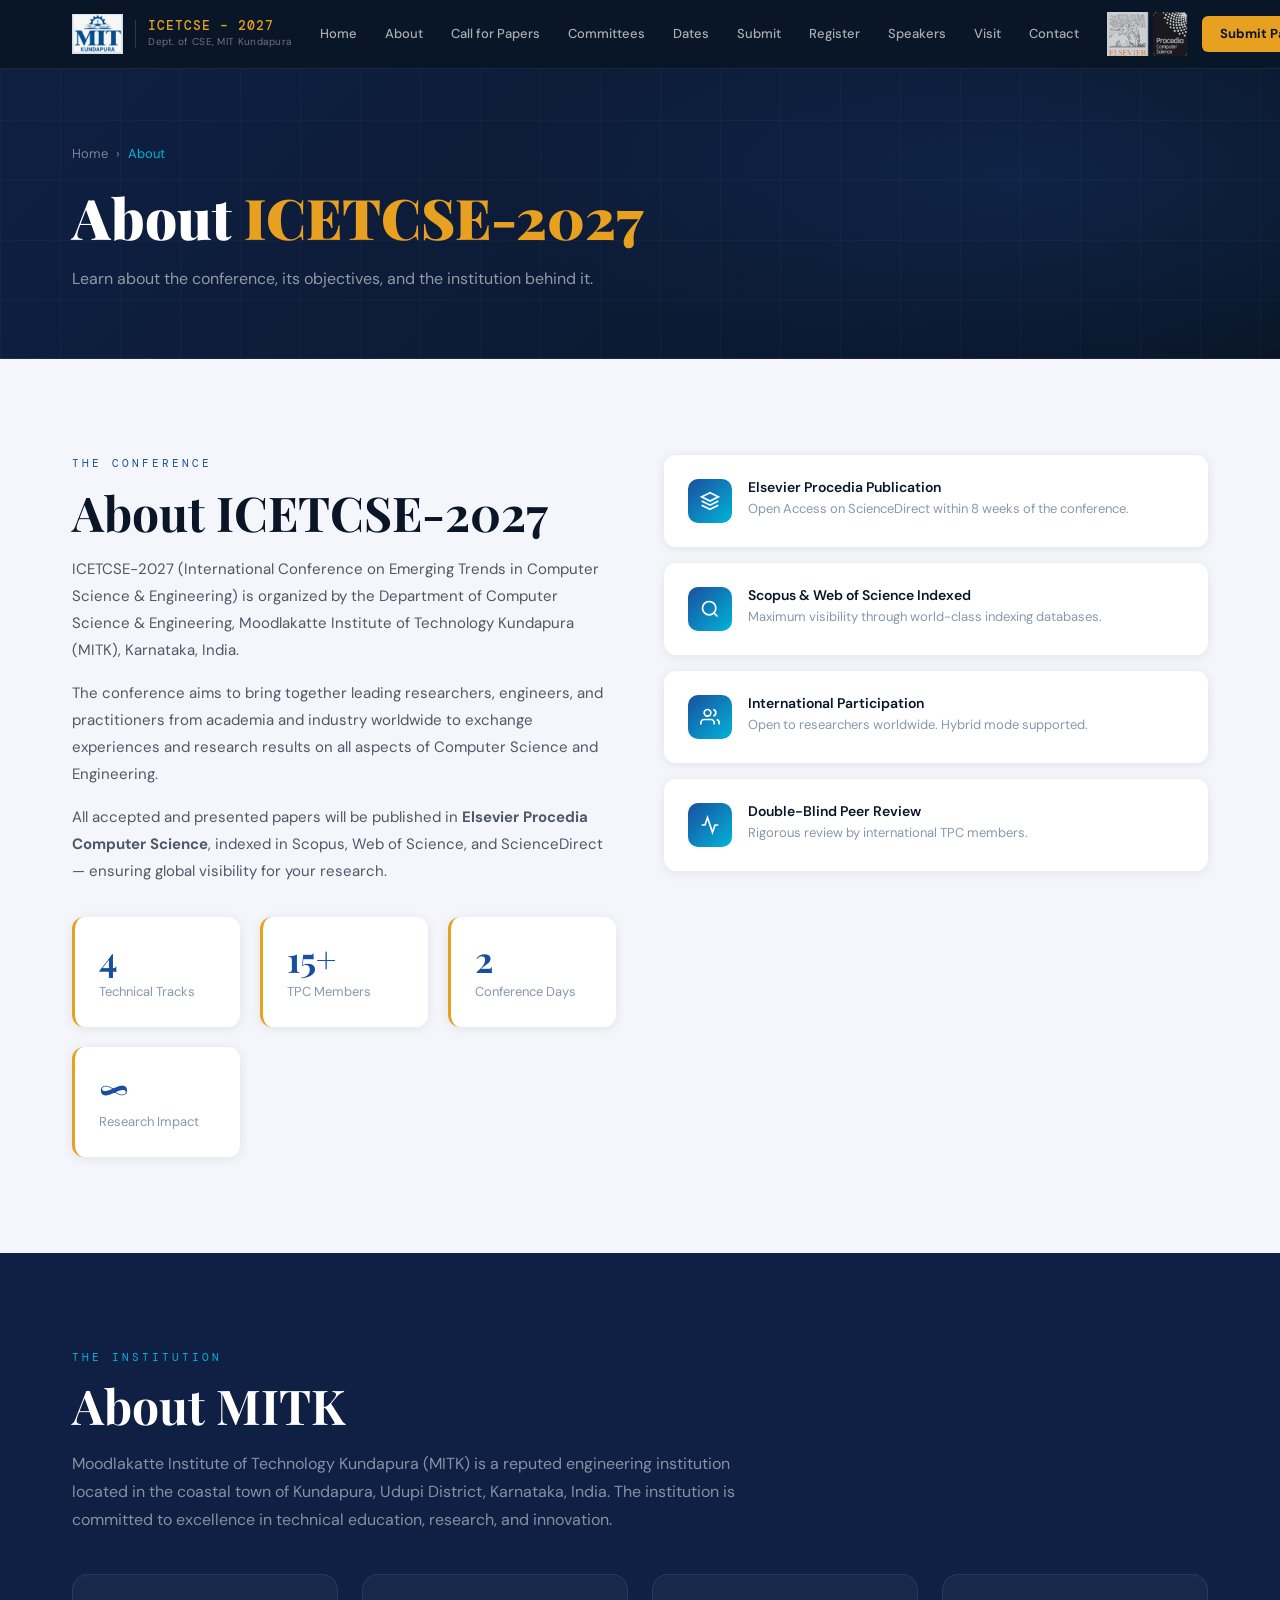
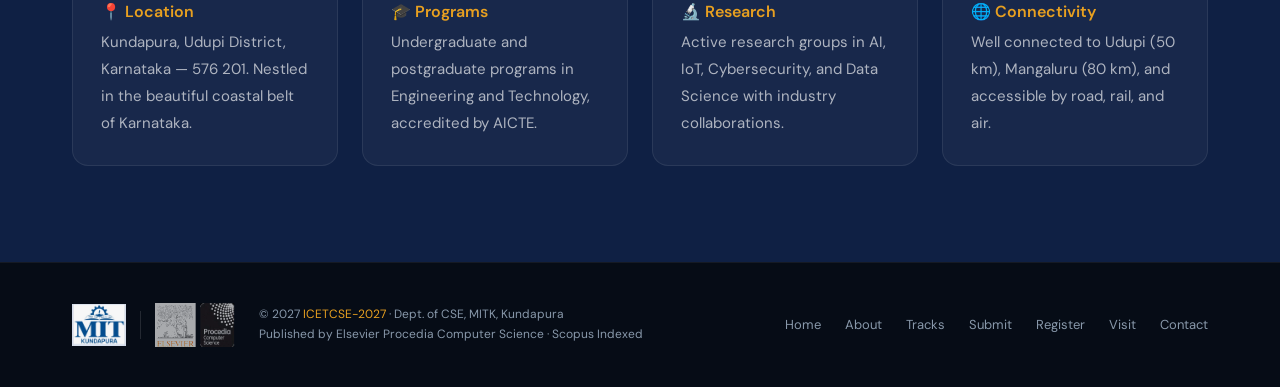
==== pages/about.html @ 9063a0dd "Upload my project" ====
<!DOCTYPE html>
<html lang="en">
<head>
  <meta charset="UTF-8"><meta name="viewport" content="width=device-width, initial-scale=1.0">
  <title>About — ICETCSE-2027</title>
  <link rel="stylesheet" href="../assets/css/style.css">
  <link rel="stylesheet" href="../assets/css/navbar.css">
  <link rel="stylesheet" href="../assets/css/components.css">
</head>
<body>
<div class="page-hero">
  <div class="page-hero-grid"></div>
  <div class="container page-hero-content">
    <div class="breadcrumb"><a href="../index.html">Home</a> › <span>About</span></div>
    <h1>About <em>ICETCSE-2027</em></h1>
    <p>Learn about the conference, its objectives, and the institution behind it.</p>
  </div>
</div>
<section style="background:var(--off);">
  <div class="container">
    <div class="reveal" style="display:grid;grid-template-columns:1fr 1fr;gap:3rem;align-items:start;">
      <div>
        <span class="section-tag" style="color:var(--blue);">The Conference</span>
        <h2 class="section-title" style="color:var(--navy);">About ICETCSE-2027</h2>
        <p style="color:rgba(10,22,40,0.7);margin-bottom:1rem;">ICETCSE-2027 (International Conference on Emerging Trends in Computer Science & Engineering) is organized by the Department of Computer Science & Engineering, Moodlakatte Institute of Technology Kundapura (MITK), Karnataka, India.</p>
        <p style="color:rgba(10,22,40,0.7);margin-bottom:1rem;">The conference aims to bring together leading researchers, engineers, and practitioners from academia and industry worldwide to exchange experiences and research results on all aspects of Computer Science and Engineering.</p>
        <p style="color:rgba(10,22,40,0.7);margin-bottom:1rem;">All accepted and presented papers will be published in <strong>Elsevier Procedia Computer Science</strong>, indexed in Scopus, Web of Science, and ScienceDirect — ensuring global visibility for your research.</p>
        <div class="stats-grid" style="margin-top:2rem;">
          <div class="stat-card"><div class="stat-num">4</div><div class="stat-label">Technical Tracks</div></div>
          <div class="stat-card"><div class="stat-num">15+</div><div class="stat-label">TPC Members</div></div>
          <div class="stat-card"><div class="stat-num">2</div><div class="stat-label">Conference Days</div></div>
          <div class="stat-card"><div class="stat-num">∞</div><div class="stat-label">Research Impact</div></div>
        </div>
      </div>
      <div style="display:flex;flex-direction:column;gap:1rem;">
        <div class="info-card"><div class="info-icon"><svg width="20" height="20" viewBox="0 0 24 24" fill="none" stroke="white" stroke-width="2"><path d="M12 2L2 7l10 5 10-5-10-5z"/><path d="M2 17l10 5 10-5"/><path d="M2 12l10 5 10-5"/></svg></div><div><h4>Elsevier Procedia Publication</h4><p>Open Access on ScienceDirect within 8 weeks of the conference.</p></div></div>
        <div class="info-card"><div class="info-icon"><svg width="20" height="20" viewBox="0 0 24 24" fill="none" stroke="white" stroke-width="2"><circle cx="11" cy="11" r="8"/><line x1="21" y1="21" x2="16.65" y2="16.65"/></svg></div><div><h4>Scopus & Web of Science Indexed</h4><p>Maximum visibility through world-class indexing databases.</p></div></div>
        <div class="info-card"><div class="info-icon"><svg width="20" height="20" viewBox="0 0 24 24" fill="none" stroke="white" stroke-width="2"><path d="M17 21v-2a4 4 0 0 0-4-4H5a4 4 0 0 0-4 4v2"/><circle cx="9" cy="7" r="4"/><path d="M23 21v-2a4 4 0 0 0-3-3.87"/><path d="M16 3.13a4 4 0 0 1 0 7.75"/></svg></div><div><h4>International Participation</h4><p>Open to researchers worldwide. Hybrid mode supported.</p></div></div>
        <div class="info-card"><div class="info-icon"><svg width="20" height="20" viewBox="0 0 24 24" fill="none" stroke="white" stroke-width="2"><polyline points="22 12 18 12 15 21 9 3 6 12 2 12"/></svg></div><div><h4>Double-Blind Peer Review</h4><p>Rigorous review by international TPC members.</p></div></div>
      </div>
    </div>
  </div>
</section>
<section style="background:var(--navy2);">
  <div class="container reveal">
    <span class="section-tag">The Institution</span>
    <h2 class="section-title">About MITK</h2>
    <p class="section-sub" style="max-width:700px;">Moodlakatte Institute of Technology Kundapura (MITK) is a reputed engineering institution located in the coastal town of Kundapura, Udupi District, Karnataka, India. The institution is committed to excellence in technical education, research, and innovation.</p>
    <div style="display:grid;grid-template-columns:repeat(auto-fit,minmax(250px,1fr));gap:1.5rem;margin-top:2.5rem;">
      <div class="card"><h4 style="color:var(--accent);margin-bottom:.5rem;">📍 Location</h4><p>Kundapura, Udupi District, Karnataka — 576 201. Nestled in the beautiful coastal belt of Karnataka.</p></div>
      <div class="card"><h4 style="color:var(--accent);margin-bottom:.5rem;">🎓 Programs</h4><p>Undergraduate and postgraduate programs in Engineering and Technology, accredited by AICTE.</p></div>
      <div class="card"><h4 style="color:var(--accent);margin-bottom:.5rem;">🔬 Research</h4><p>Active research groups in AI, IoT, Cybersecurity, and Data Science with industry collaborations.</p></div>
      <div class="card"><h4 style="color:var(--accent);margin-bottom:.5rem;">🌐 Connectivity</h4><p>Well connected to Udupi (50 km), Mangaluru (80 km), and accessible by road, rail, and air.</p></div>
    </div>
  </div>
</section>
<script src="../assets/js/navbar.js"></script>
<script src="../assets/js/main.js"></script>
</body></html>
---- assets/css/style.css ----
/* ═══════════════════════════════════════════
   ICETCSE-2026 | Global Stylesheet
   style.css — variables, reset, typography
═══════════════════════════════════════════ */

@import url('https://fonts.googleapis.com/css2?family=Playfair+Display:wght@400;700;900&family=DM+Sans:wght@300;400;500;600&family=DM+Mono:wght@400;500&display=swap');

/* ── CSS VARIABLES ── */
:root {
  --navy:        #0a1628;
  --navy2:       #0f2044;
  --navy3:       #0d1a35;
  --blue:        #1a4fa0;
  --blue-light:  #2563c4;
  --accent:      #e8a020;
  --accent2:     #f0c040;
  --teal:        #00b4d8;
  --teal-dark:   #007a94;
  --white:       #ffffff;
  --off:         #f4f6fb;
  --gray:        #8898aa;
  --light:       #e2e8f4;
  --red:         #c0392b;
  --green:       #27ae60;

  --font-display: 'Playfair Display', serif;
  --font-body:    'DM Sans', sans-serif;
  --font-mono:    'DM Mono', monospace;

  --shadow-sm:  0 2px 12px rgba(10,22,40,0.08);
  --shadow-md:  0 4px 24px rgba(10,22,40,0.12);
  --shadow-lg:  0 8px 40px rgba(10,22,40,0.18);
  --radius-sm:  6px;
  --radius-md:  12px;
  --radius-lg:  16px;
  --radius-xl:  24px;

  --transition: all 0.25s ease;
}

/* ── RESET ── */
*, *::before, *::after { margin: 0; padding: 0; box-sizing: border-box; }
html { scroll-behavior: smooth; font-size: 16px; }
body {
  font-family: var(--font-body);
  background: var(--navy);
  color: var(--white);
  overflow-x: hidden;
  line-height: 1.6;
}
img { max-width: 100%; height: auto; display: block; }
a { color: inherit; text-decoration: none; }
ul { list-style: none; }
button { cursor: pointer; font-family: inherit; border: none; background: none; }

/* ── TYPOGRAPHY ── */
h1, h2, h3, h4, h5 { font-family: var(--font-display); line-height: 1.15; }
h1 { font-size: clamp(2.4rem, 5.5vw, 4.5rem); font-weight: 900; }
h2 { font-size: clamp(1.8rem, 3.5vw, 2.8rem); font-weight: 700; }
h3 { font-size: clamp(1.2rem, 2vw, 1.5rem); font-weight: 700; }
h4 { font-size: 1rem; font-weight: 600; font-family: var(--font-body); }
p  { font-size: 15px; color: rgba(255,255,255,0.65); line-height: 1.8; }

/* ── LAYOUT ── */
.container {
  max-width: 1200px;
  margin: 0 auto;
  padding: 0 2rem;
}
section { padding: 6rem 0; }

/* ── SECTION LABELS ── */
.section-tag {
  font-family: var(--font-mono);
  font-size: 11px;
  letter-spacing: 3px;
  color: var(--teal);
  text-transform: uppercase;
  margin-bottom: 0.75rem;
  display: block;
}
.section-title {
  font-family: var(--font-display);
  font-size: clamp(2rem, 4vw, 3rem);
  font-weight: 700;
  margin-bottom: 1rem;
  color: var(--white);
}
.section-sub {
  color: rgba(255,255,255,0.5);
  font-size: 16px;
  max-width: 560px;
  line-height: 1.75;
}

/* Light section overrides */
.section-light .section-title { color: var(--navy); }
.section-light .section-tag   { color: var(--blue); }
.section-light .section-sub   { color: rgba(10,22,40,0.55); }
.section-light p               { color: rgba(10,22,40,0.7); }

/* ── BUTTONS ── */
.btn {
  display: inline-flex;
  align-items: center;
  gap: 8px;
  padding: 13px 28px;
  border-radius: var(--radius-sm);
  font-size: 14px;
  font-weight: 600;
  transition: var(--transition);
  cursor: pointer;
  border: none;
}
.btn-primary {
  background: var(--accent);
  color: var(--navy);
}
.btn-primary:hover {
  background: var(--accent2);
  transform: translateY(-2px);
  box-shadow: 0 8px 30px rgba(232,160,32,0.3);
}
.btn-outline {
  border: 1.5px solid rgba(255,255,255,0.3);
  color: var(--white);
  background: transparent;
}
.btn-outline:hover {
  border-color: var(--teal);
  color: var(--teal);
}
.btn-teal {
  background: var(--teal);
  color: var(--navy);
}
.btn-teal:hover {
  background: #00c8f0;
  transform: translateY(-2px);
}

/* ── BADGES ── */
.badge {
  display: inline-block;
  padding: 3px 12px;
  border-radius: 100px;
  font-size: 11px;
  font-weight: 600;
  letter-spacing: 0.5px;
}
.badge-blue  { background: rgba(26,79,160,0.15); color: var(--blue-light); }
.badge-gold  { background: rgba(232,160,32,0.15); color: #c88010; }
.badge-teal  { background: rgba(0,180,216,0.12);  color: var(--teal-dark); }
.badge-green { background: rgba(39,174,96,0.15);  color: var(--green); }

/* ── CARDS ── */
.card {
  background: rgba(255,255,255,0.04);
  border: 1px solid rgba(255,255,255,0.08);
  border-radius: var(--radius-lg);
  padding: 1.75rem;
  transition: var(--transition);
}
.card:hover {
  background: rgba(255,255,255,0.07);
  border-color: rgba(0,180,216,0.25);
  transform: translateY(-4px);
}
.card-light {
  background: var(--white);
  border: none;
  box-shadow: var(--shadow-sm);
  border-radius: var(--radius-md);
  padding: 1.5rem;
}

/* ── DIVIDER ── */
.divider {
  border: none;
  border-top: 1px solid rgba(255,255,255,0.07);
  margin: 3rem 0;
}
.divider-light {
  border-top: 1px solid rgba(10,22,40,0.08);
}

/* ── REVEAL ANIMATION ── */
.reveal {
  opacity: 0;
  transform: translateY(28px);
  transition: opacity 0.65s ease, transform 0.65s ease;
}
.reveal.visible {
  opacity: 1;
  transform: translateY(0);
}
.reveal-delay-1 { transition-delay: 0.1s; }
.reveal-delay-2 { transition-delay: 0.2s; }
.reveal-delay-3 { transition-delay: 0.3s; }
.reveal-delay-4 { transition-delay: 0.4s; }

/* ── PAGE HERO (inner pages) ── */
.page-hero {
  background: linear-gradient(135deg, var(--navy2) 0%, var(--navy) 100%);
  padding: 9rem 0 4rem;
  border-bottom: 1px solid rgba(255,255,255,0.06);
  position: relative;
  overflow: hidden;
}
.page-hero::before {
  content: '';
  position: absolute;
  inset: 0;
  background: radial-gradient(ellipse 60% 80% at 80% 50%, rgba(26,79,160,0.2) 0%, transparent 70%);
  pointer-events: none;
}
.page-hero-grid {
  position: absolute;
  inset: 0;
  background-image:
    linear-gradient(rgba(255,255,255,0.025) 1px, transparent 1px),
    linear-gradient(90deg, rgba(255,255,255,0.025) 1px, transparent 1px);
  background-size: 60px 60px;
  pointer-events: none;
}
.page-hero-content { position: relative; z-index: 2; }
.page-hero .breadcrumb {
  display: flex;
  align-items: center;
  gap: 8px;
  font-size: 13px;
  color: rgba(255,255,255,0.45);
  margin-bottom: 1.25rem;
}
.page-hero .breadcrumb a:hover { color: var(--teal); }
.page-hero .breadcrumb span   { color: var(--teal); }
.page-hero h1 {
  font-size: clamp(2rem, 4.5vw, 3.5rem);
  font-weight: 900;
  margin-bottom: 1rem;
}
.page-hero h1 em { color: var(--accent); font-style: normal; }
.page-hero p {
  font-size: 16px;
  color: rgba(255,255,255,0.55);
  max-width: 560px;
}

/* ── TABLE ── */
.data-table {
  width: 100%;
  border-collapse: collapse;
  background: var(--white);
  border-radius: var(--radius-md);
  overflow: hidden;
  box-shadow: var(--shadow-sm);
}
.data-table thead tr { background: var(--navy); }
.data-table th {
  padding: 14px 20px;
  text-align: left;
  font-size: 11px;
  font-weight: 600;
  color: rgba(255,255,255,0.75);
  letter-spacing: 1.5px;
  text-transform: uppercase;
}
.data-table td {
  padding: 14px 20px;
  font-size: 14px;
  color: rgba(10,22,40,0.75);
  border-bottom: 1px solid rgba(10,22,40,0.06);
}
.data-table tr:last-child td { border-bottom: none; }
.data-table tbody tr:nth-child(even) td { background: rgba(10,22,40,0.02); }
.data-table tbody tr:hover td { background: rgba(26,79,160,0.04); }

/* ── NOTICE BOX ── */
.notice {
  border-radius: var(--radius-md);
  padding: 1.25rem 1.5rem;
  font-size: 14px;
  display: flex;
  gap: 12px;
  align-items: flex-start;
  margin: 1.5rem 0;
}
.notice-info   { background: rgba(0,180,216,0.1);  border: 1px solid rgba(0,180,216,0.2);  color: #b0eaf8; }
.notice-warn   { background: rgba(232,160,32,0.1); border: 1px solid rgba(232,160,32,0.2); color: #f5d98a; }
.notice-success{ background: rgba(39,174,96,0.1);  border: 1px solid rgba(39,174,96,0.2);  color: #a8edbe; }

/* ── RESPONSIVE ── */
@media (max-width: 1024px) {
  .container { padding: 0 1.5rem; }
}
@media (max-width: 768px) {
  section { padding: 4rem 0; }
  .container { padding: 0 1.25rem; }
  h2 { font-size: 1.75rem; }
}
@media (max-width: 480px) {
  section { padding: 3rem 0; }
}
---- assets/css/navbar.css ----
/* ═══════════════════════════════════════════
   ICETCSE-2026 | Navbar Styles
   navbar.css
═══════════════════════════════════════════ */

/* ── NAVBAR ── */
#navbar {
  position: fixed;
  top: 0; left: 0;
  width: 100%;
  z-index: 1000;
  background: rgba(10,22,40,0.96);
  backdrop-filter: blur(14px);
  -webkit-backdrop-filter: blur(14px);
  border-bottom: 1px solid rgba(255,255,255,0.07);
  transition: all 0.3s ease;
}
#navbar.scrolled {
  background: rgba(10,22,40,0.99);
  box-shadow: 0 4px 30px rgba(0,0,0,0.3);
}
.nav-inner {
  max-width: 1200px;
  margin: 0 auto;
  padding: 0 2rem;
  display: flex;
  align-items: center;
  justify-content: space-between;
  height: 68px;
  gap: 1rem;
}

/* Brand */
.nav-brand {
  display: flex;
  align-items: center;
  gap: 12px;
  flex-shrink: 0;
}
.nav-mitk-logo {
  height: 40px;
  width: auto;
  object-fit: contain;
}
.nav-brand-sep {
  width: 1px;
  height: 28px;
  background: rgba(255,255,255,0.15);
}
.nav-brand-text { display: flex; flex-direction: column; }
.nav-brand-name {
  font-family: var(--font-mono);
  font-size: 13px;
  font-weight: 500;
  color: var(--accent);
  letter-spacing: 1px;
  line-height: 1.2;
}
.nav-brand-sub {
  font-size: 10px;
  color: rgba(255,255,255,0.4);
  letter-spacing: 0.3px;
}

/* Links */
.nav-links {
  display: flex;
  align-items: center;
  gap: 0.25rem;
  flex: 1;
  justify-content: center;
}
.nav-links a {
  color: rgba(255,255,255,0.65);
  font-size: 13px;
  font-weight: 500;
  padding: 6px 12px;
  border-radius: 6px;
  transition: all 0.2s ease;
  white-space: nowrap;
}
.nav-links a:hover,
.nav-links a.active {
  color: var(--accent);
  background: rgba(232,160,32,0.08);
}

/* Right side */
.nav-right {
  display: flex;
  align-items: center;
  gap: 14px;
  flex-shrink: 0;
}
.nav-elsevier-logo {
  height: 44px;
  width: auto;
  object-fit: contain;
  opacity: 0.8;
  filter: brightness(1.15);
  transition: opacity 0.2s;
}
.nav-elsevier-logo:hover { opacity: 1; }
.nav-cta {
  background: var(--accent);
  color: var(--navy) !important;
  padding: 8px 18px !important;
  border-radius: 6px !important;
  font-weight: 700 !important;
  font-size: 13px !important;
  white-space: nowrap;
}
.nav-cta:hover {
  background: var(--accent2) !important;
  color: var(--navy) !important;
}

/* Mobile hamburger */
.nav-hamburger {
  display: none;
  flex-direction: column;
  gap: 5px;
  cursor: pointer;
  padding: 6px;
}
.nav-hamburger span {
  display: block;
  width: 22px;
  height: 2px;
  background: var(--white);
  border-radius: 2px;
  transition: all 0.3s ease;
}
.nav-hamburger.open span:nth-child(1) { transform: rotate(45deg) translate(5px, 5px); }
.nav-hamburger.open span:nth-child(2) { opacity: 0; }
.nav-hamburger.open span:nth-child(3) { transform: rotate(-45deg) translate(5px, -5px); }

/* Mobile menu */
.nav-mobile {
  display: none;
  flex-direction: column;
  background: rgba(10,22,40,0.99);
  border-top: 1px solid rgba(255,255,255,0.07);
  padding: 1rem 2rem 1.5rem;
  gap: 0.25rem;
}
.nav-mobile.open { display: flex; }
.nav-mobile a {
  color: rgba(255,255,255,0.7);
  font-size: 14px;
  font-weight: 500;
  padding: 10px 0;
  border-bottom: 1px solid rgba(255,255,255,0.05);
  transition: color 0.2s;
}
.nav-mobile a:hover { color: var(--accent); }
.nav-mobile .nav-cta {
  background: var(--accent);
  color: var(--navy) !important;
  text-align: center;
  border-radius: 6px !important;
  padding: 12px !important;
  margin-top: 0.5rem;
  border-bottom: none !important;
}

/* ── RESPONSIVE ── */
@media (max-width: 1024px) {
  .nav-links { gap: 0; }
  .nav-links a { font-size: 12px; padding: 6px 8px; }
}
@media (max-width: 768px) {
  .nav-links, .nav-right { display: none; }
  .nav-hamburger { display: flex; }
  .nav-inner { height: 60px; }
}
---- assets/css/components.css ----
/* ═══════════════════════════════════════════
   ICETCSE-2026 | Components CSS
   components.css — reusable UI components
═══════════════════════════════════════════ */

/* ── COUNTDOWN BAR ── */
.countdown-bar {
  background: var(--navy2);
  border-top: 1px solid rgba(255,255,255,0.06);
  border-bottom: 1px solid rgba(255,255,255,0.06);
  padding: 2rem 0;
}
.countdown-inner {
  max-width: 1200px;
  margin: 0 auto;
  padding: 0 2rem;
  display: flex;
  align-items: center;
  justify-content: center;
  gap: 3rem;
  flex-wrap: wrap;
}
.countdown-label {
  text-align: center;
}
.countdown-label .label-text {
  font-size: 12px;
  color: var(--gray);
  letter-spacing: 2px;
  text-transform: uppercase;
  display: block;
}
.countdown-label .label-sub {
  font-size: 13px;
  color: var(--accent);
  margin-top: 4px;
  display: block;
}
.countdown-boxes {
  display: flex;
  gap: 0.75rem;
}
.cd-box {
  text-align: center;
  background: rgba(255,255,255,0.05);
  border: 1px solid rgba(255,255,255,0.08);
  border-radius: 10px;
  padding: 14px 18px;
  min-width: 76px;
}
.cd-num {
  font-family: var(--font-mono);
  font-size: 1.9rem;
  font-weight: 500;
  color: var(--accent);
  line-height: 1;
  display: block;
}
.cd-unit {
  font-size: 9px;
  color: var(--gray);
  letter-spacing: 2px;
  text-transform: uppercase;
  margin-top: 4px;
  display: block;
}

/* ── COMMITTEE TABS ── */
.tab-group {
  display: flex;
  gap: 0.5rem;
  flex-wrap: wrap;
  margin: 2rem 0 2.5rem;
}
.tab-btn {
  padding: 8px 20px;
  border-radius: 100px;
  font-size: 13px;
  font-weight: 500;
  cursor: pointer;
  border: 1px solid rgba(10,22,40,0.15);
  background: transparent;
  color: rgba(10,22,40,0.55);
  transition: all 0.2s ease;
}
.tab-btn:hover { border-color: var(--blue); color: var(--blue); }
.tab-btn.active { background: var(--blue); color: var(--white); border-color: var(--blue); }
.tab-panel { display: none; }
.tab-panel.active { display: block; }

/* ── TIMELINE (dates) ── */
.timeline {
  display: grid;
  grid-template-columns: repeat(auto-fit, minmax(210px, 1fr));
  gap: 1.5rem;
  margin-top: 3rem;
}
.timeline-card {
  background: rgba(255,255,255,0.04);
  border: 1px solid rgba(255,255,255,0.08);
  border-radius: var(--radius-md);
  padding: 1.75rem;
  position: relative;
  overflow: hidden;
  transition: var(--transition);
}
.timeline-card::before {
  content: '';
  position: absolute;
  top: 0; left: 0; right: 0;
  height: 3px;
  background: linear-gradient(90deg, var(--accent), var(--teal));
}
.timeline-card:hover {
  border-color: rgba(232,160,32,0.4);
  transform: translateY(-4px);
}
.timeline-card.highlight {
  background: linear-gradient(135deg, rgba(232,160,32,0.1), rgba(26,79,160,0.12));
  border-color: rgba(232,160,32,0.25);
}
.timeline-card .t-icon { font-size: 24px; margin-bottom: 1rem; }
.timeline-card .t-label {
  font-size: 11px;
  color: var(--gray);
  letter-spacing: 1.5px;
  text-transform: uppercase;
  margin-bottom: 0.4rem;
  display: block;
}
.timeline-card .t-date {
  font-family: var(--font-display);
  font-size: 1.3rem;
  font-weight: 700;
  color: var(--white);
  margin-bottom: 0.25rem;
  display: block;
}
.timeline-card .t-note {
  font-size: 12px;
  color: var(--teal);
}

/* ── TRACK CARDS ── */
.tracks-grid {
  display: grid;
  grid-template-columns: repeat(auto-fit, minmax(280px, 1fr));
  gap: 1.5rem;
  margin-top: 3rem;
}
.track-card {
  background: rgba(255,255,255,0.03);
  border: 1px solid rgba(255,255,255,0.07);
  border-radius: var(--radius-lg);
  padding: 2rem;
  transition: var(--transition);
}
.track-card:hover {
  background: rgba(255,255,255,0.06);
  border-color: rgba(0,180,216,0.3);
  transform: translateY(-4px);
}
.track-num {
  font-family: var(--font-mono);
  font-size: 11px;
  color: var(--teal);
  letter-spacing: 2px;
  margin-bottom: 0.75rem;
  display: block;
}
.track-card h3 {
  font-family: var(--font-display);
  font-size: 1.15rem;
  margin-bottom: 1.25rem;
}
.track-topics { display: flex; flex-direction: column; gap: 7px; }
.track-topics li {
  font-size: 13px;
  color: rgba(255,255,255,0.5);
  display: flex;
  align-items: center;
  gap: 8px;
}
.track-topics li::before {
  content: '→';
  color: var(--accent);
  font-size: 11px;
  flex-shrink: 0;
}

/* ── INFO CARD (about page) ── */
.info-card {
  background: var(--white);
  border-radius: var(--radius-md);
  padding: 1.5rem;
  box-shadow: var(--shadow-sm);
  display: flex;
  gap: 1rem;
  align-items: flex-start;
}
.info-icon {
  width: 44px;
  height: 44px;
  background: linear-gradient(135deg, var(--blue), var(--teal));
  border-radius: 10px;
  display: flex;
  align-items: center;
  justify-content: center;
  flex-shrink: 0;
}
.info-card h4 { font-size: 14px; font-weight: 600; color: var(--navy); margin-bottom: 4px; }
.info-card p  { font-size: 13px; color: var(--gray); line-height: 1.55; }

/* ── STAT CARDS ── */
.stats-grid {
  display: grid;
  grid-template-columns: repeat(auto-fit, minmax(150px, 1fr));
  gap: 1.25rem;
  margin-top: 2rem;
}
.stat-card {
  background: var(--white);
  border-radius: var(--radius-md);
  padding: 1.5rem;
  box-shadow: var(--shadow-sm);
  border-left: 3px solid var(--accent);
}
.stat-num {
  font-family: var(--font-display);
  font-size: 2.2rem;
  font-weight: 700;
  color: var(--blue);
  line-height: 1;
}
.stat-label { font-size: 13px; color: var(--gray); margin-top: 6px; }

/* ── REGISTRATION CARDS ── */
.reg-grid {
  display: grid;
  grid-template-columns: repeat(auto-fit, minmax(240px, 1fr));
  gap: 1.5rem;
  margin-top: 3rem;
}
.reg-card {
  background: rgba(255,255,255,0.04);
  border: 1px solid rgba(255,255,255,0.08);
  border-radius: var(--radius-lg);
  padding: 2rem;
  text-align: center;
  transition: var(--transition);
  position: relative;
}
.reg-card:hover { transform: translateY(-4px); }
.reg-card.featured {
  background: linear-gradient(135deg, rgba(26,79,160,0.25), rgba(0,180,216,0.12));
  border-color: rgba(0,180,216,0.35);
}
.reg-card.featured::before {
  content: 'POPULAR';
  position: absolute;
  top: -12px;
  left: 50%;
  transform: translateX(-50%);
  background: var(--teal);
  color: var(--navy);
  font-size: 10px;
  font-weight: 700;
  padding: 3px 14px;
  border-radius: 100px;
  letter-spacing: 1px;
}
.reg-category { font-size: 11px; color: var(--gray); letter-spacing: 1px; text-transform: uppercase; margin-bottom: 0.4rem; }
.reg-type     { font-size: 14px; font-weight: 600; color: var(--white); margin-bottom: 1.25rem; }
.reg-price    { font-family: var(--font-display); font-size: 2.4rem; font-weight: 700; color: var(--accent); line-height: 1; }
.reg-currency { font-size: 15px; vertical-align: top; margin-top: 8px; display: inline-block; }
.reg-note     { font-size: 12px; color: var(--gray); margin-top: 0.5rem; }
.reg-divider  { border: none; border-top: 1px solid rgba(255,255,255,0.08); margin: 1.25rem 0; }
.reg-detail   { font-size: 12px; color: rgba(255,255,255,0.35); }

/* ── TOURISM SLIDER ── */
.tourism-slider-wrap {
  position: relative;
  overflow: hidden;
  margin-top: 3rem;
}
.tourism-slider-wrap::before,
.tourism-slider-wrap::after {
  content: '';
  position: absolute;
  top: 0; bottom: 0;
  width: 100px;
  z-index: 2;
  pointer-events: none;
}
.tourism-slider-wrap::before { left: 0;  background: linear-gradient(90deg,  var(--navy), transparent); }
.tourism-slider-wrap::after  { right: 0; background: linear-gradient(270deg, var(--navy), transparent); }
.tourism-slides {
  display: flex;
  gap: 1.5rem;
  animation: tourSlide 35s linear infinite;
  width: max-content;
}
.tourism-slides:hover { animation-play-state: paused; }
@keyframes tourSlide {
  0%   { transform: translateX(0); }
  100% { transform: translateX(-50%); }
}
.tour-card {
  flex-shrink: 0;
  width: 300px;
  border-radius: var(--radius-lg);
  overflow: hidden;
  position: relative;
  cursor: pointer;
  transition: transform 0.3s ease;
}
.tour-card:hover { transform: scale(1.04); }
.tour-img {
  width: 100%;
  height: 210px;
  object-fit: cover;
  display: flex;
  align-items: center;
  justify-content: center;
  font-size: 4.5rem;
}
.tour-overlay {
  position: absolute;
  bottom: 0; left: 0; right: 0;
  padding: 1.25rem;
  background: linear-gradient(0deg, rgba(10,22,40,0.95) 0%, transparent 100%);
}
.tour-overlay h4 { font-size: 16px; font-weight: 600; color: var(--white); font-family: var(--font-body); }
.tour-overlay p  { font-size: 12px; color: rgba(255,255,255,0.55); margin-top: 3px; }
.tour-dist {
  display: inline-block;
  margin-top: 6px;
  font-size: 11px;
  background: rgba(232,160,32,0.18);
  color: var(--accent);
  padding: 2px 10px;
  border-radius: 100px;
  border: 1px solid rgba(232,160,32,0.25);
}

/* ── SPEAKER CARD ── */
.speaker-card {
  background: rgba(255,255,255,0.04);
  border: 1px solid rgba(255,255,255,0.08);
  border-radius: var(--radius-lg);
  padding: 2rem;
  text-align: center;
  transition: var(--transition);
}
.speaker-card:hover { border-color: rgba(232,160,32,0.3); transform: translateY(-4px); }
.speaker-avatar {
  width: 90px;
  height: 90px;
  border-radius: 50%;
  background: linear-gradient(135deg, var(--blue), var(--teal));
  display: flex;
  align-items: center;
  justify-content: center;
  font-size: 2rem;
  margin: 0 auto 1rem;
}
.speaker-card h4 { font-size: 16px; font-weight: 600; margin-bottom: 4px; }
.speaker-card .designation { font-size: 13px; color: var(--teal); margin-bottom: 4px; }
.speaker-card .affiliation { font-size: 12px; color: var(--gray); }
.speaker-card .topic {
  margin-top: 1rem;
  font-size: 12px;
  background: rgba(232,160,32,0.1);
  color: var(--accent);
  padding: 6px 12px;
  border-radius: 6px;
  border: 1px solid rgba(232,160,32,0.15);
}

/* ── STEPS (submission) ── */
.steps { display: flex; flex-direction: column; gap: 1.5rem; }
.step  { display: flex; gap: 1.25rem; align-items: flex-start; }
.step-num {
  width: 38px;
  height: 38px;
  background: linear-gradient(135deg, var(--blue), var(--teal));
  border-radius: 50%;
  display: flex;
  align-items: center;
  justify-content: center;
  font-family: var(--font-mono);
  font-size: 13px;
  font-weight: 500;
  flex-shrink: 0;
  color: var(--white);
}
.step-content h4 { font-size: 15px; font-weight: 600; margin-bottom: 4px; color: var(--white); }
.step-content p  { font-size: 13px; color: rgba(255,255,255,0.5); line-height: 1.6; }

/* ── INFO BOX ── */
.info-box {
  background: rgba(255,255,255,0.04);
  border: 1px solid rgba(255,255,255,0.08);
  border-radius: var(--radius-md);
  padding: 1.75rem;
}
.info-box h4 {
  font-size: 14px;
  font-weight: 600;
  color: var(--accent);
  margin-bottom: 1rem;
  display: flex;
  align-items: center;
  gap: 8px;
}
.info-box ul { display: flex; flex-direction: column; gap: 8px; }
.info-box li {
  font-size: 13px;
  color: rgba(255,255,255,0.6);
  display: flex;
  gap: 8px;
  align-items: flex-start;
}
.info-box li::before { content: '✓'; color: var(--teal); flex-shrink: 0; }

/* ── CONTACT CARDS ── */
.contact-card {
  display: flex;
  gap: 1rem;
  align-items: flex-start;
  padding: 1.25rem;
  background: rgba(255,255,255,0.03);
  border: 1px solid rgba(255,255,255,0.07);
  border-radius: var(--radius-md);
  transition: var(--transition);
}
.contact-card:hover { border-color: rgba(0,180,216,0.25); }
.contact-icon {
  width: 44px;
  height: 44px;
  background: rgba(255,255,255,0.06);
  border-radius: 10px;
  display: flex;
  align-items: center;
  justify-content: center;
  font-size: 18px;
  flex-shrink: 0;
}
.contact-card h4 { font-size: 13px; font-weight: 600; color: var(--white); margin-bottom: 4px; }
.contact-card p, .contact-card a {
  font-size: 13px;
  color: rgba(255,255,255,0.5);
  line-height: 1.55;
}
.contact-card a:hover { color: var(--teal); }

/* ── PUBLISHER BADGE ── */
.publisher-badge {
  display: inline-flex;
  align-items: center;
  gap: 12px;
  background: rgba(255,255,255,0.05);
  border: 1px solid rgba(255,255,255,0.1);
  padding: 10px 20px;
  border-radius: 10px;
}
.scopus-tag {
  background: #e8630a;
  color: white;
  font-size: 10px;
  font-weight: 700;
  padding: 2px 8px;
  border-radius: 3px;
  letter-spacing: 1px;
}

/* ── FOOTER ── */
#footer {
  background: rgba(0,0,0,0.45);
  border-top: 1px solid rgba(255,255,255,0.06);
  padding: 2.5rem 0;
}
.footer-inner {
  max-width: 1200px;
  margin: 0 auto;
  padding: 0 2rem;
  display: flex;
  align-items: center;
  justify-content: space-between;
  flex-wrap: wrap;
  gap: 1.5rem;
}
.footer-brand {
  display: flex;
  align-items: center;
  gap: 14px;
}
.footer-mitk  { height: 42px; width: auto; object-fit: contain; }
.footer-sep   { width: 1px; height: 28px; background: rgba(255,255,255,0.12); }
.footer-elsevier { height: 44px; width: auto; object-fit: contain; opacity: 0.65; filter: brightness(1.2); }
.footer-text  { font-size: 12px; color: var(--gray); line-height: 1.65; }
.footer-text span { color: var(--accent); }
.footer-links { display: flex; gap: 1.5rem; flex-wrap: wrap; }
.footer-links a { font-size: 13px; color: var(--gray); transition: color 0.2s; }
.footer-links a:hover { color: var(--white); }

/* ── RESPONSIVE ── */
@media (max-width: 768px) {
  .countdown-inner { gap: 1.5rem; flex-direction: column; }
  .reg-card.featured::before { top: -10px; }
  .footer-inner { flex-direction: column; text-align: center; }
  .footer-links { justify-content: center; }
}
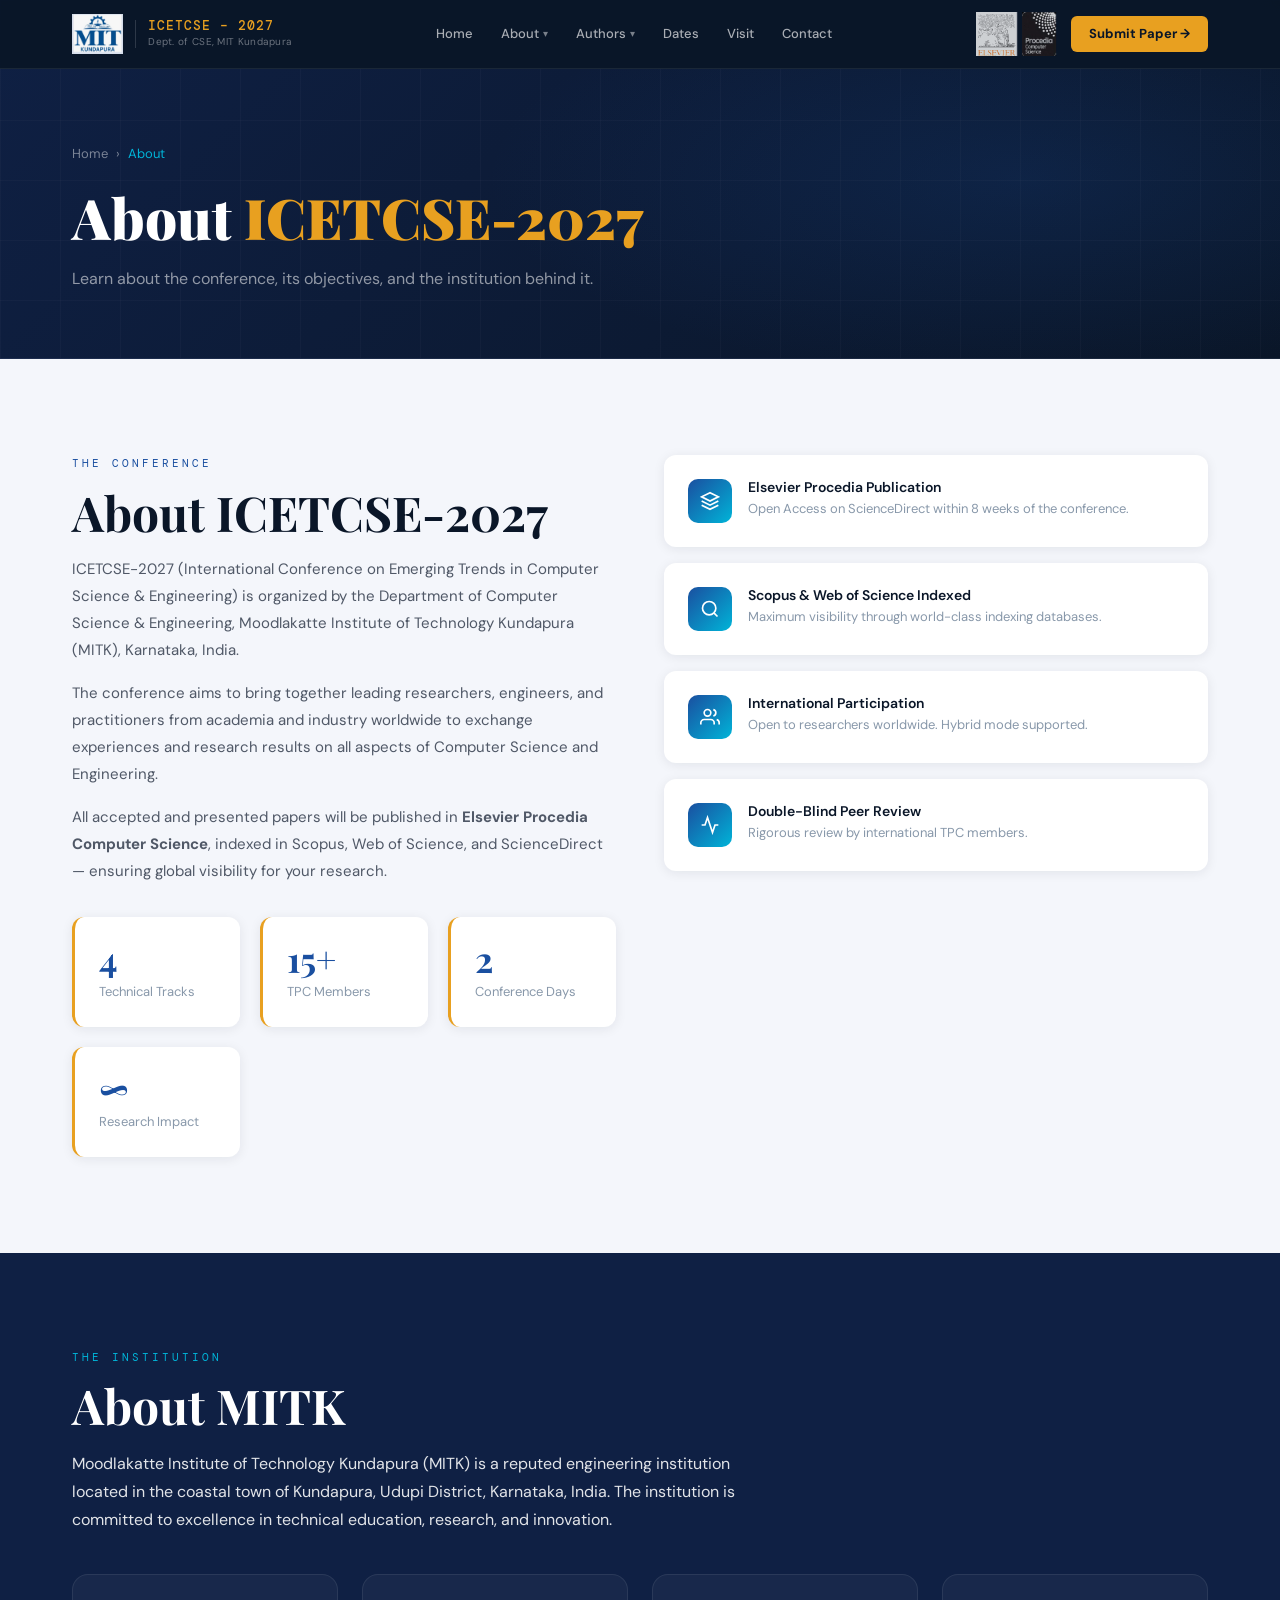
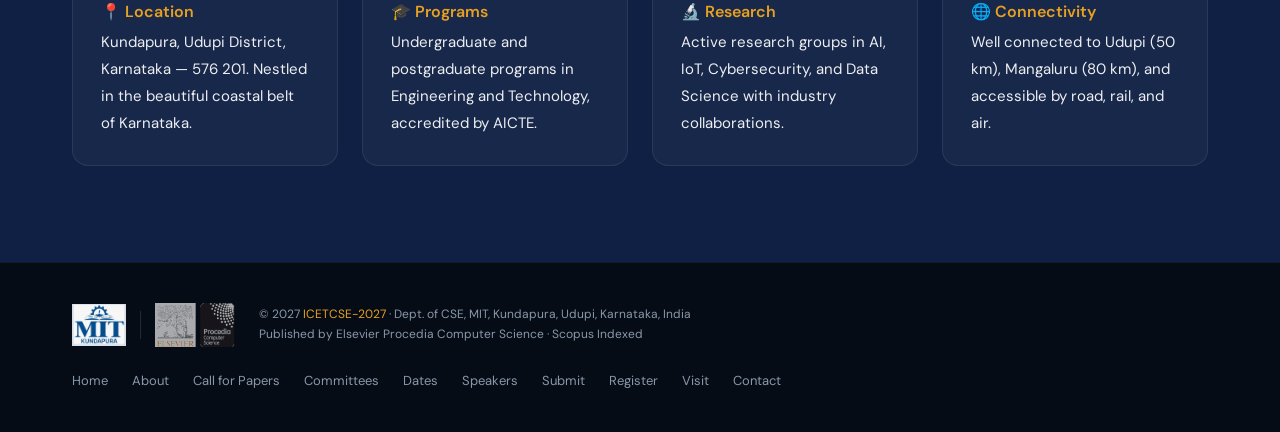
==== commit ce889b31: "Update mob" ====
--- a/pages/about.html
+++ b/pages/about.html
@@ -18,7 +18,7 @@
 </div>
 <section style="background:var(--off);">
   <div class="container">
-    <div class="reveal" style="display:grid;grid-template-columns:1fr 1fr;gap:3rem;align-items:start;">
+<div class="reveal" style="display:grid;grid-template-columns:repeat(auto-fit,minmax(300px,1fr));gap:3rem;align-items:start;">
       <div>
         <span class="section-tag" style="color:var(--blue);">The Conference</span>
         <h2 class="section-title" style="color:var(--navy);">About ICETCSE-2027</h2>
--- a/assets/css/style.css
+++ b/assets/css/style.css
@@ -1,5 +1,5 @@
 /* ═══════════════════════════════════════════
-   ICETCSE-2026 | Global Stylesheet
+   ICETCSE-2027 | Global Stylesheet
    style.css — variables, reset, typography
 ═══════════════════════════════════════════ */
 
@@ -59,8 +59,11 @@
 h2 { font-size: clamp(1.8rem, 3.5vw, 2.8rem); font-weight: 700; }
 h3 { font-size: clamp(1.2rem, 2vw, 1.5rem); font-weight: 700; }
 h4 { font-size: 1rem; font-weight: 600; font-family: var(--font-body); }
-p  { font-size: 15px; color: rgba(255,255,255,0.65); line-height: 1.8; }
-
+p  { 
+  font-size: 15px; 
+  color: rgba(255,255,255,0.92); 
+  line-height: 1.8; 
+}
 /* ── LAYOUT ── */
 .container {
   max-width: 1200px;
@@ -87,7 +90,7 @@
   color: var(--white);
 }
 .section-sub {
-  color: rgba(255,255,255,0.5);
+  color: rgba(255,255,255,0.88);
   font-size: 16px;
   max-width: 560px;
   line-height: 1.75;
@@ -301,3 +304,5 @@
 @media (max-width: 480px) {
   section { padding: 3rem 0; }
 }
+
+
--- a/assets/css/navbar.css
+++ b/assets/css/navbar.css
@@ -1,5 +1,5 @@
 /* ═══════════════════════════════════════════
-   ICETCSE-2026 | Navbar Styles
+   ICETCSE-2027 | Navbar Styles
    navbar.css
 ═══════════════════════════════════════════ */
 
@@ -115,13 +115,16 @@
   color: var(--navy) !important;
 }
 
-/* Mobile hamburger */
+/* ── HAMBURGER ── */
 .nav-hamburger {
   display: none;
   flex-direction: column;
   gap: 5px;
   cursor: pointer;
   padding: 6px;
+  background: none;
+  border: none;
+  z-index: 9999;
 }
 .nav-hamburger span {
   display: block;
@@ -135,33 +138,89 @@
 .nav-hamburger.open span:nth-child(2) { opacity: 0; }
 .nav-hamburger.open span:nth-child(3) { transform: rotate(-45deg) translate(5px, -5px); }
 
-/* Mobile menu */
+/* ── MOBILE MENU ── */
 .nav-mobile {
   display: none;
   flex-direction: column;
-  background: rgba(10,22,40,0.99);
-  border-top: 1px solid rgba(255,255,255,0.07);
-  padding: 1rem 2rem 1.5rem;
-  gap: 0.25rem;
-}
-.nav-mobile.open { display: flex; }
-.nav-mobile a {
-  color: rgba(255,255,255,0.7);
-  font-size: 14px;
+  background: rgba(8,18,35,0.99);
+  border-top: 1px solid rgba(255,255,255,0.08);
+  padding: 8px 0 20px;
+  width: 100%;
+}
+.nav-mobile.show { display: flex; }
+
+.nav-mobile > a {
+  color: rgba(255,255,255,0.85);
+  font-size: 15px;
   font-weight: 500;
-  padding: 10px 0;
-  border-bottom: 1px solid rgba(255,255,255,0.05);
+  padding: 13px 20px;
+  border-bottom: 1px solid rgba(255,255,255,0.06);
+  display: block;
   transition: color 0.2s;
 }
-.nav-mobile a:hover { color: var(--accent); }
-.nav-mobile .nav-cta {
+.nav-mobile > a:hover {
+  color: white;
+  background: rgba(255,255,255,0.04);
+}
+
+/* ── MOBILE DROPDOWN ── */
+.mob-dropdown { width: 100%; }
+.mob-dropdown-trigger {
+  display: flex;
+  align-items: center;
+  justify-content: space-between;
+  padding: 13px 20px;
+  color: rgba(255,255,255,0.85);
+  font-size: 15px;
+  cursor: pointer;
+  border-bottom: 1px solid rgba(255,255,255,0.06);
+  user-select: none;
+}
+.mob-dropdown-trigger:hover {
+  color: white;
+  background: rgba(255,255,255,0.04);
+}
+.mob-arrow {
+  font-size: 11px;
+  transition: transform 0.25s;
+  display: inline-block;
+}
+.mob-dropdown-trigger.open .mob-arrow { transform: rotate(180deg); }
+.mob-dropdown-menu {
+  display: none;
+  background: rgba(0,180,216,0.06);
+  border-left: 3px solid #00b4d8;
+  margin: 0 0 0 20px;
+}
+.mob-dropdown-menu.show { display: block !important; }
+.mob-dropdown-menu a {
+  display: block !important;
+  padding: 11px 18px !important;
+  font-size: 14px !important;
+  color: rgba(255,255,255,0.7) !important;
+  border-bottom: 1px solid rgba(255,255,255,0.04) !important;
+  font-weight: 400 !important;
+}
+.mob-dropdown-menu a:last-child { border-bottom: none !important; }
+.mob-dropdown-menu a:hover {
+  color: white !important;
+  background: rgba(255,255,255,0.05) !important;
+}
+
+/* Submit button in mobile */
+.mob-submit-btn {
+  margin: 14px 16px 0;
   background: var(--accent);
   color: var(--navy) !important;
+  padding: 12px 20px;
+  border-radius: 6px;
+  font-weight: 700;
+  font-size: 14px;
   text-align: center;
-  border-radius: 6px !important;
-  padding: 12px !important;
-  margin-top: 0.5rem;
-  border-bottom: none !important;
+  display: block;
+}
+.mob-submit-btn:hover {
+  background: var(--accent2) !important;
 }
 
 /* ── RESPONSIVE ── */
@@ -170,7 +229,7 @@
   .nav-links a { font-size: 12px; padding: 6px 8px; }
 }
 @media (max-width: 768px) {
-  .nav-links, .nav-right { display: none; }
-  .nav-hamburger { display: flex; }
+  .nav-links, .nav-right { display: none !important; }
+  .nav-hamburger { display: flex !important; }
   .nav-inner { height: 60px; }
-}
+}
--- a/assets/css/components.css
+++ b/assets/css/components.css
@@ -1,5 +1,5 @@
 /* ═══════════════════════════════════════════
-   ICETCSE-2026 | Components CSS
+   ICETCSE-2027 | Components CSS
    components.css — reusable UI components
 ═══════════════════════════════════════════ */
 
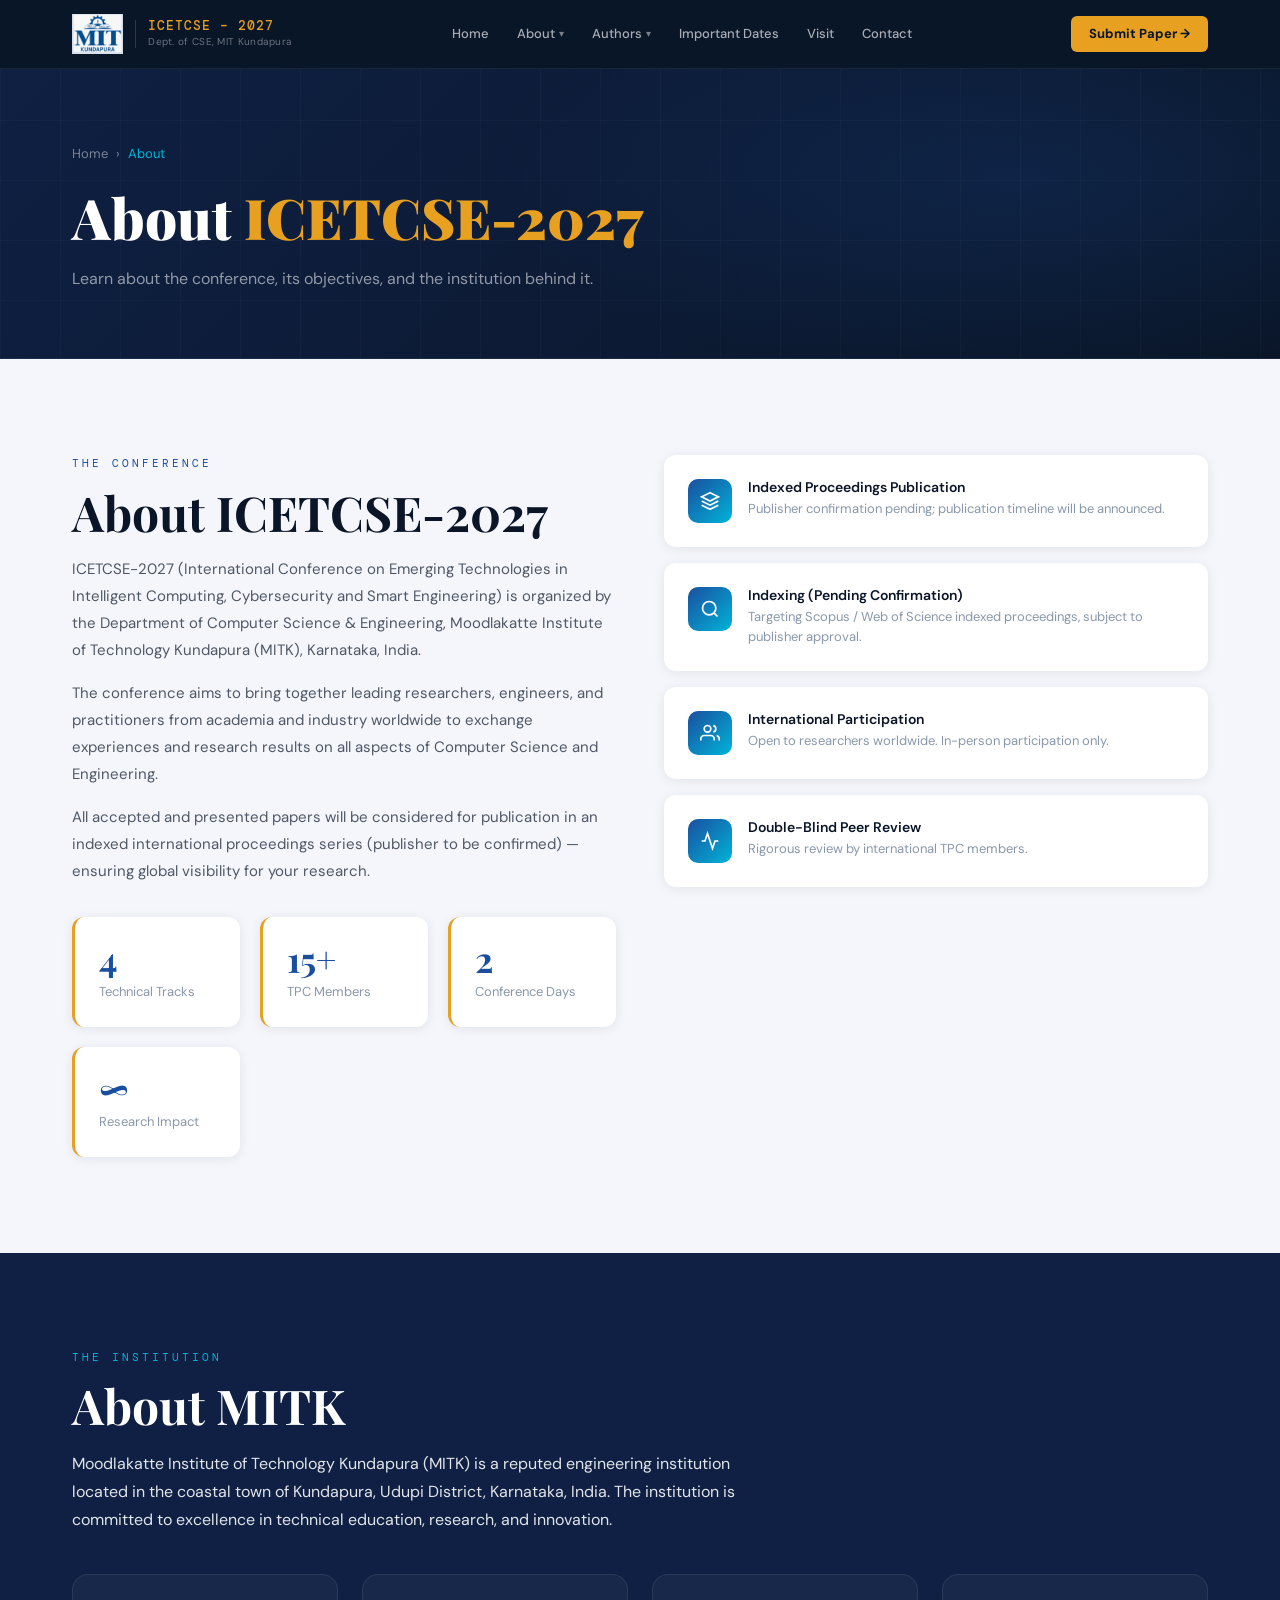
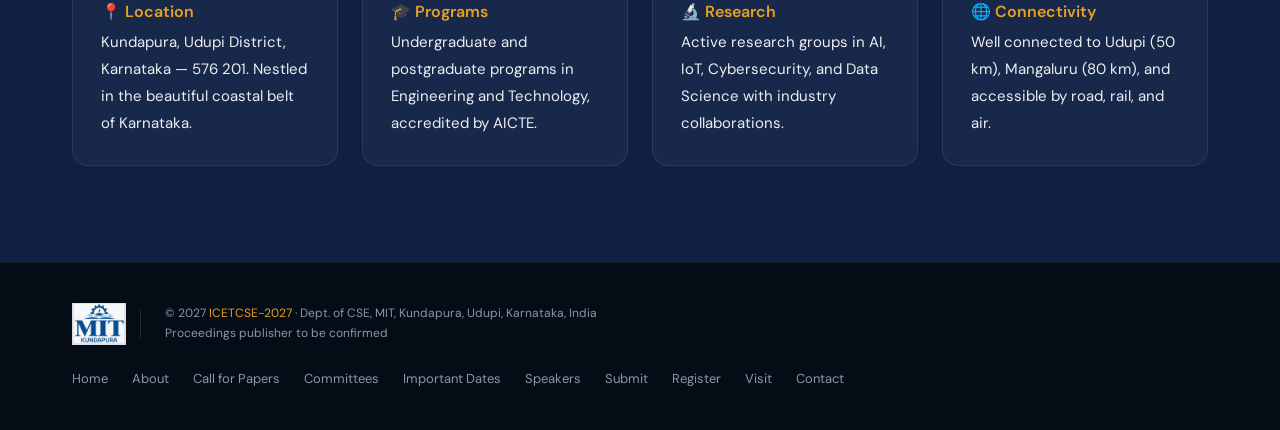
==== commit 1d5f72c4: "Update dates" ====
--- a/pages/about.html
+++ b/pages/about.html
@@ -22,9 +22,9 @@
       <div>
         <span class="section-tag" style="color:var(--blue);">The Conference</span>
         <h2 class="section-title" style="color:var(--navy);">About ICETCSE-2027</h2>
-        <p style="color:rgba(10,22,40,0.7);margin-bottom:1rem;">ICETCSE-2027 (International Conference on Emerging Trends in Computer Science & Engineering) is organized by the Department of Computer Science & Engineering, Moodlakatte Institute of Technology Kundapura (MITK), Karnataka, India.</p>
+        <p style="color:rgba(10,22,40,0.7);margin-bottom:1rem;">ICETCSE-2027 (International Conference on Emerging Technologies in Intelligent Computing, Cybersecurity and Smart Engineering) is organized by the Department of Computer Science & Engineering, Moodlakatte Institute of Technology Kundapura (MITK), Karnataka, India.</p>
         <p style="color:rgba(10,22,40,0.7);margin-bottom:1rem;">The conference aims to bring together leading researchers, engineers, and practitioners from academia and industry worldwide to exchange experiences and research results on all aspects of Computer Science and Engineering.</p>
-        <p style="color:rgba(10,22,40,0.7);margin-bottom:1rem;">All accepted and presented papers will be published in <strong>Elsevier Procedia Computer Science</strong>, indexed in Scopus, Web of Science, and ScienceDirect — ensuring global visibility for your research.</p>
+        <p style="color:rgba(10,22,40,0.7);margin-bottom:1rem;">All accepted and presented papers will be considered for publication in an indexed international proceedings series (publisher to be confirmed) — ensuring global visibility for your research.</p>
         <div class="stats-grid" style="margin-top:2rem;">
           <div class="stat-card"><div class="stat-num">4</div><div class="stat-label">Technical Tracks</div></div>
           <div class="stat-card"><div class="stat-num">15+</div><div class="stat-label">TPC Members</div></div>
@@ -33,9 +33,9 @@
         </div>
       </div>
       <div style="display:flex;flex-direction:column;gap:1rem;">
-        <div class="info-card"><div class="info-icon"><svg width="20" height="20" viewBox="0 0 24 24" fill="none" stroke="white" stroke-width="2"><path d="M12 2L2 7l10 5 10-5-10-5z"/><path d="M2 17l10 5 10-5"/><path d="M2 12l10 5 10-5"/></svg></div><div><h4>Elsevier Procedia Publication</h4><p>Open Access on ScienceDirect within 8 weeks of the conference.</p></div></div>
-        <div class="info-card"><div class="info-icon"><svg width="20" height="20" viewBox="0 0 24 24" fill="none" stroke="white" stroke-width="2"><circle cx="11" cy="11" r="8"/><line x1="21" y1="21" x2="16.65" y2="16.65"/></svg></div><div><h4>Scopus & Web of Science Indexed</h4><p>Maximum visibility through world-class indexing databases.</p></div></div>
-        <div class="info-card"><div class="info-icon"><svg width="20" height="20" viewBox="0 0 24 24" fill="none" stroke="white" stroke-width="2"><path d="M17 21v-2a4 4 0 0 0-4-4H5a4 4 0 0 0-4 4v2"/><circle cx="9" cy="7" r="4"/><path d="M23 21v-2a4 4 0 0 0-3-3.87"/><path d="M16 3.13a4 4 0 0 1 0 7.75"/></svg></div><div><h4>International Participation</h4><p>Open to researchers worldwide. Hybrid mode supported.</p></div></div>
+        <div class="info-card"><div class="info-icon"><svg width="20" height="20" viewBox="0 0 24 24" fill="none" stroke="white" stroke-width="2"><path d="M12 2L2 7l10 5 10-5-10-5z"/><path d="M2 17l10 5 10-5"/><path d="M2 12l10 5 10-5"/></svg></div><div><h4>Indexed Proceedings Publication</h4><p>Publisher confirmation pending; publication timeline will be announced.</p></div></div>
+        <div class="info-card"><div class="info-icon"><svg width="20" height="20" viewBox="0 0 24 24" fill="none" stroke="white" stroke-width="2"><circle cx="11" cy="11" r="8"/><line x1="21" y1="21" x2="16.65" y2="16.65"/></svg></div><div><h4>Indexing (Pending Confirmation)</h4><p>Targeting Scopus / Web of Science indexed proceedings, subject to publisher approval.</p></div></div>
+        <div class="info-card"><div class="info-icon"><svg width="20" height="20" viewBox="0 0 24 24" fill="none" stroke="white" stroke-width="2"><path d="M17 21v-2a4 4 0 0 0-4-4H5a4 4 0 0 0-4 4v2"/><circle cx="9" cy="7" r="4"/><path d="M23 21v-2a4 4 0 0 0-3-3.87"/><path d="M16 3.13a4 4 0 0 1 0 7.75"/></svg></div><div><h4>International Participation</h4><p>Open to researchers worldwide. In-person participation only.</p></div></div>
         <div class="info-card"><div class="info-icon"><svg width="20" height="20" viewBox="0 0 24 24" fill="none" stroke="white" stroke-width="2"><polyline points="22 12 18 12 15 21 9 3 6 12 2 12"/></svg></div><div><h4>Double-Blind Peer Review</h4><p>Rigorous review by international TPC members.</p></div></div>
       </div>
     </div>
